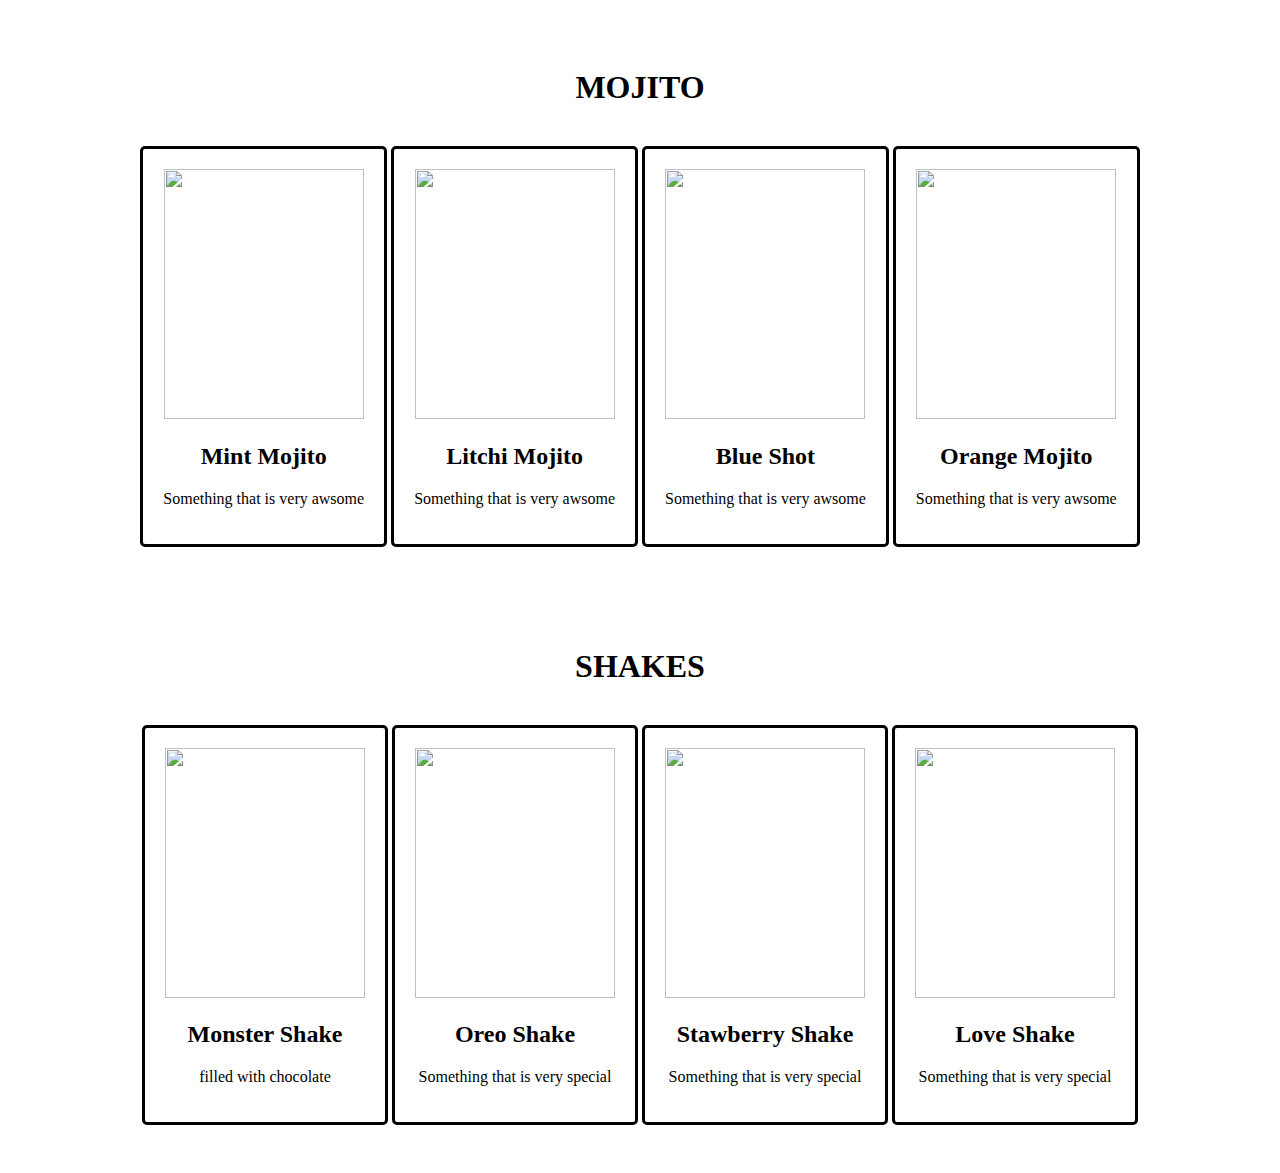
==== drink.html @ e6edc478 "Add files via upload" ====
<!DOCTYPE html>
<html lang="en">
<head>
    <meta charset="UTF-8">
    <meta name="viewport" content="width=device-width, initial-scale=1.0">
    <title>Soft drinks</title>
    <link rel="stylesheet" href="de.css">
</head>
<body>
    <div class="o1">
        <h1 style="text-align: center;">MOJITO</h1>
       <br><br>
           <div class="my">
            <img src="dishes/m1.jpg">
            <h2>Mint Mojito</h2>
            <p>Something that is very awsome</p>
           </div>
   
           <div class="my">
               <img src="dishes/m2.jpg">
               <h2>Litchi Mojito</h2>
               <p>Something that is very awsome</p>
           </div>
   
           <div class="my">
               <img src="dishes/m3.jpg">
               <h2>Blue Shot</h2>
               <p>Something that is very awsome</p>
           </div>
   
           <div class="my">
               <img src="dishes/m4.jpg">
               <h2>Orange Mojito</h2>
               <p>Something that is very awsome</p>
           </div>
       </div>

       <div class="o1">
        <h1 style="text-align: center;">SHAKES</h1>
       <br><br>
           <div class="my">
            <img src="dishes/s1.jpg">
            <h2>Monster Shake</h2>
            <p>filled with chocolate</p>
           </div>
   
           <div class="my">
               <img src="dishes/s2.jpg">
               <h2>Oreo Shake</h2>
               <p>Something that is very special</p>
           </div>
   
           <div class="my">
               <img src="dishes/s3.jpg">
               <h2>Stawberry Shake</h2>
               <p>Something that is very special</p>
           </div>
   
           <div class="my">
               <img src="dishes/s4.jpg">
               <h2>Love Shake</h2>
               <p>Something that is very special</p>
           </div>
       </div>

</body>
</html>
---- de.css ----
li,h1,nav,a{
    display: inline-block;
    
}

.a1{
    background-color: black;
    color:white;
    padding: 10px;
}

li:hover{
    color: rgb(26, 175, 221);
    cursor: pointer;
}

img{
    width: 200px;
    height: 250px;
}
.my{
  text-align: center;   
  display: inline-block;
  padding: 20px;
  border-color: black;
  border-style: solid;
  border-radius: 5px;
  
  
}

.o1{
    text-align: center;
    padding: 40px;
}

.my:hover{
    background-color:rgb(38, 48, 48);
    color: white;
}
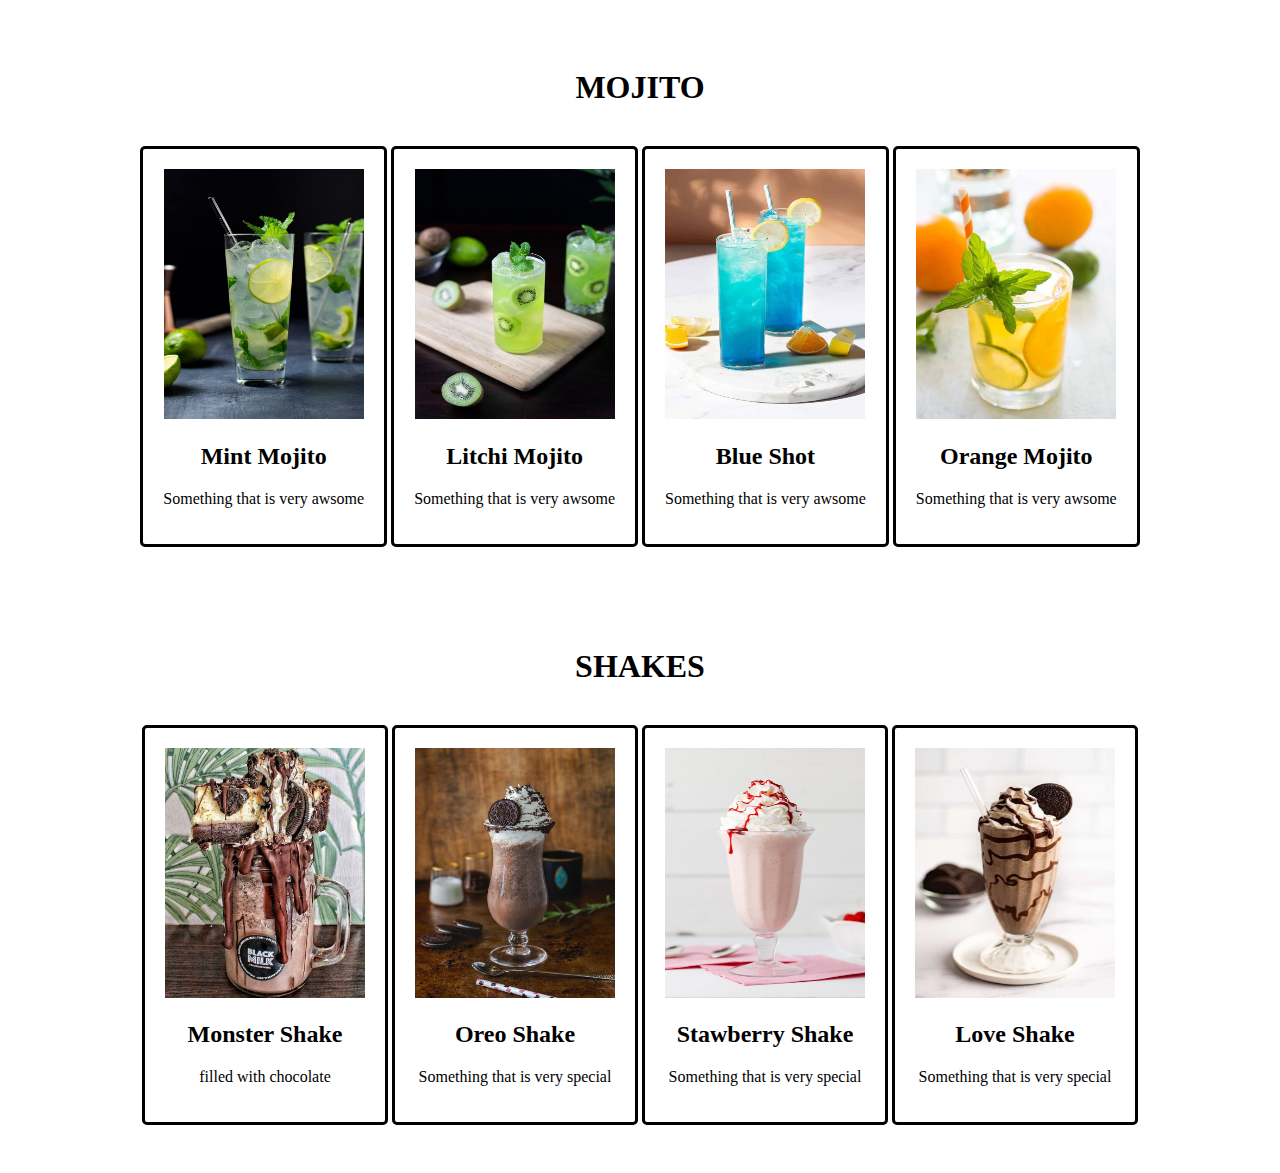
==== commit 744b059b: "Update drink.html" ====
--- a/drink.html
+++ b/drink.html
@@ -11,25 +11,25 @@
         <h1 style="text-align: center;">MOJITO</h1>
        <br><br>
            <div class="my">
-            <img src="dishes/m1.jpg">
+            <img src="m1.jpg">
             <h2>Mint Mojito</h2>
             <p>Something that is very awsome</p>
            </div>
    
            <div class="my">
-               <img src="dishes/m2.jpg">
+               <img src="m2.jpg">
                <h2>Litchi Mojito</h2>
                <p>Something that is very awsome</p>
            </div>
    
            <div class="my">
-               <img src="dishes/m3.jpg">
+               <img src="m3.jpg">
                <h2>Blue Shot</h2>
                <p>Something that is very awsome</p>
            </div>
    
            <div class="my">
-               <img src="dishes/m4.jpg">
+               <img src="m4.jpg">
                <h2>Orange Mojito</h2>
                <p>Something that is very awsome</p>
            </div>
@@ -39,29 +39,29 @@
         <h1 style="text-align: center;">SHAKES</h1>
        <br><br>
            <div class="my">
-            <img src="dishes/s1.jpg">
+            <img src="s1.jpg">
             <h2>Monster Shake</h2>
             <p>filled with chocolate</p>
            </div>
    
            <div class="my">
-               <img src="dishes/s2.jpg">
+               <img src="s2.jpg">
                <h2>Oreo Shake</h2>
                <p>Something that is very special</p>
            </div>
    
            <div class="my">
-               <img src="dishes/s3.jpg">
+               <img src="s3.jpg">
                <h2>Stawberry Shake</h2>
                <p>Something that is very special</p>
            </div>
    
            <div class="my">
-               <img src="dishes/s4.jpg">
+               <img src="s4.jpg">
                <h2>Love Shake</h2>
                <p>Something that is very special</p>
            </div>
        </div>
 
 </body>
-</html>+</html>
